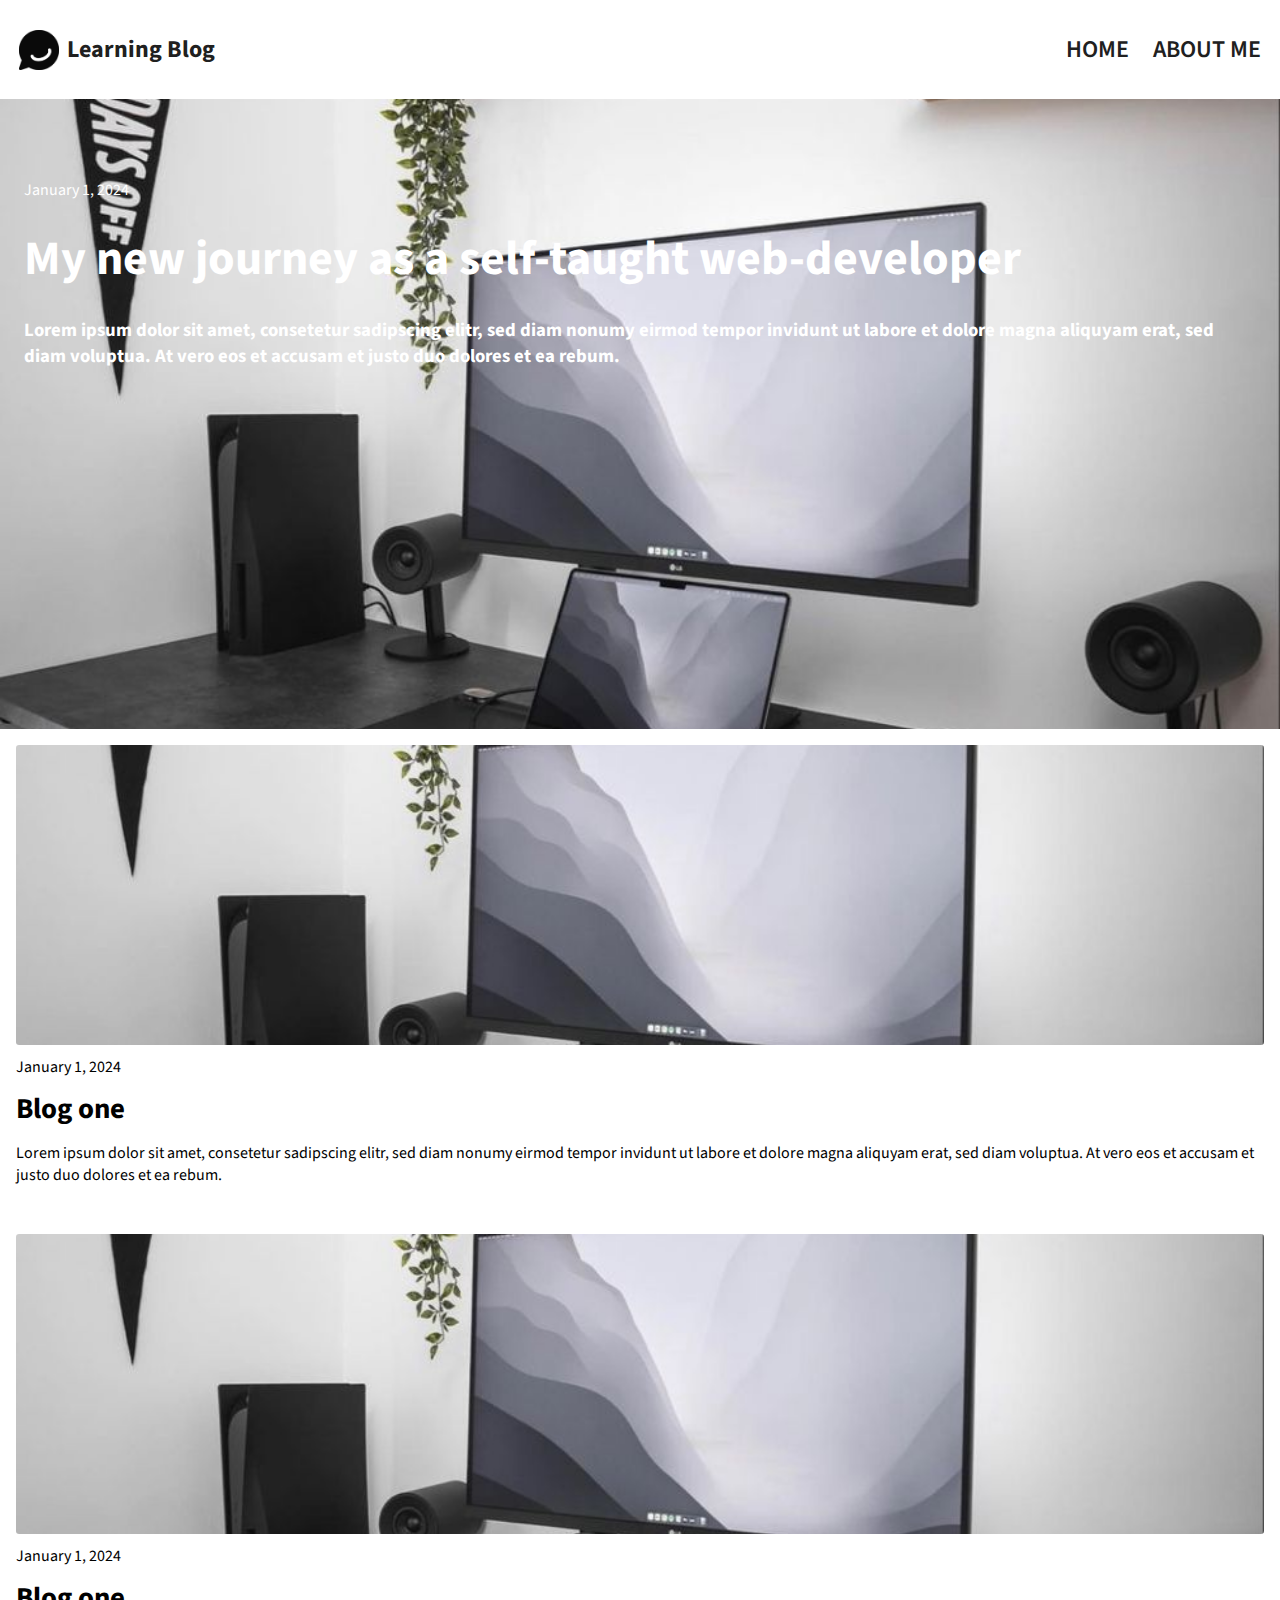
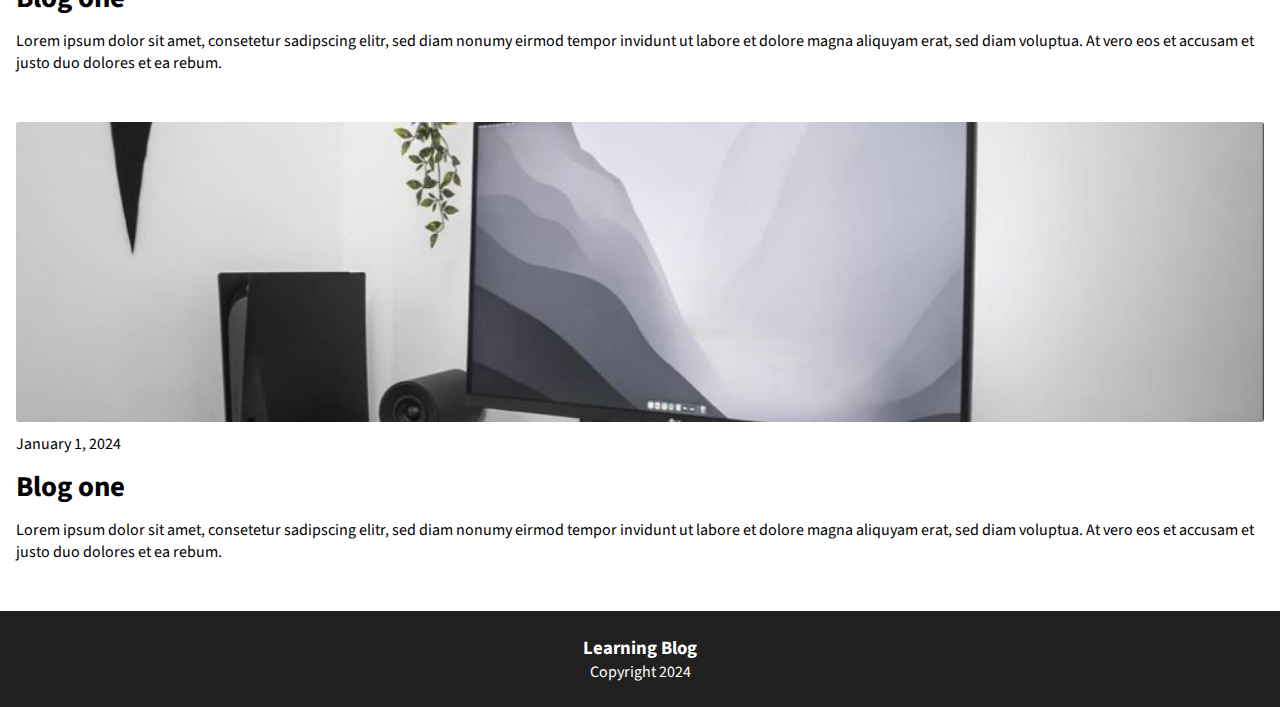
==== index.html @ 4eaf686b "replace pictures and modify articles" ====
<!DOCTYPE html>
<html lang="en">
<head>
      <meta charset="UTF-8">
      <meta name="viewport" content="width=device-width, initial-scale=1.0">
      <title>Learning Blog</title>
      <link rel="stylesheet" href="index.css">

      <!-- Google Fonts -->
      <link rel="preconnect" href="https://fonts.googleapis.com">
      <link rel="preconnect" href="https://fonts.gstatic.com" crossorigin>
      <link href="https://fonts.googleapis.com/css2?family=Source+Sans+3:ital,wght@0,200..900;1,200..900&display=swap" rel="stylesheet">
</head>
<body>
      <header>
            <nav class="flex"> 
                  <div class="nav-title flex">
                        <img src="./images/blog-logo.png" class="logo" alt="page logo">
                        <h3>Learning Blog</h3>
                  </div>
                  <ul class="flex">
                        <li><a href="#">HOME</a></li>
                        <li><a href="#">ABOUT ME</a></li>
                  </ul>
            </nav>
      </header>

      <main>
            <section class="hero">
                  <!-- <img src="images/hero.png" alt="picture of a a study area"> -->
                  <div class="hero-text flex">
                        <p>January 1, 2024</p>
                        <h1>My new journey as a self-taught web-developer</h1>
                        <h3>Lorem ipsum dolor sit amet, consetetur sadipscing elitr, sed diam nonumy eirmod tempor invidunt ut labore et dolore magna aliquyam erat, sed diam voluptua. At vero eos et accusam et justo duo dolores et ea rebum.</h3>
                  </div>
            </section>
                  
            <article class="art-one flex">
                  <img src="images/hero.jpg">
                  <p>January 1, 2024</p>
                  <h1>Blog one</h1>
                  <p>Lorem ipsum dolor sit amet, consetetur sadipscing elitr, sed diam nonumy eirmod tempor invidunt ut labore et dolore magna aliquyam erat, sed diam voluptua. At vero eos et accusam et justo duo dolores et ea rebum.</p>
            </article>

            <article class="art-two flex">
                  <img src="images/hero.jpg">
                  <p>January 1, 2024</p>
                  <h1>Blog one</h1>
                  <p>Lorem ipsum dolor sit amet, consetetur sadipscing elitr, sed diam nonumy eirmod tempor invidunt ut labore et dolore magna aliquyam erat, sed diam voluptua. At vero eos et accusam et justo duo dolores et ea rebum.</p>
            </article>

            <article class="art-three flex">
                  <img src="images/hero.jpg">
                  <p>January 1, 2024</p>
                  <h1>Blog one</h1>
                  <p>Lorem ipsum dolor sit amet, consetetur sadipscing elitr, sed diam nonumy eirmod tempor invidunt ut labore et dolore magna aliquyam erat, sed diam voluptua. At vero eos et accusam et justo duo dolores et ea rebum.</p>
            </article>
      </main>

      <footer class="flex">
            <h3>Learning Blog</h3>
            <p>Copyright 2024</p>
      </footer>
      <script src="index.js"></script>
</body>
</html>
---- index.css ----
body, html{
      margin: 0;
      font-family: 'Source Sans 3', 'Arial';
      height: 100vh;
      max-width: 100vw;
}


/* Typography */

h1{
      font-size: 3rem;
}

article h1{
      font-size: 1.8rem;
}


/* Layout */

/* Navigation */
nav{
      min-height: 5vh;
      max-width: 100vw;
      justify-content: space-between;
      align-items: center;
      padding: 0.5em 1.2em;
      color: #202020;
}

.nav-title{
      gap: 0.5em;
      align-items: center;
}

.nav-title h3,
ul{
      font-size: 1.5rem;
}

.logo{
      width: 40px;
      height: 40px;
}

ul{
      list-style-type: none;
      padding: 0;
      gap: 1em;
      font-weight: 600;
}

a{
      text-decoration: none;
      color: inherit;
}


/* Hero */
.hero{
      height: 70vh;
      background-size: cover;
      background-position: center;
      background-image: url("images/hero.jpg");
      overflow: hidden;
}

.hero img{
      height: 100vh;
      width: 100vw;
      object-fit: cover;
      object-position: top;
}

.hero-text{
      color: white;
      max-height: 100%;
      position: absolute;
      margin: 5em 1.5em;
      text-shadow: #202020;
      flex-direction: column;
      gap: 1.5em;
}

 h1, h3, p{
      margin: 0;
}


/* Main */
article{
      margin: 1em 1em 3em 1em;
      max-height: 650px;
      flex-direction: column;
      gap: 0.7em;
}

article img{
      height: 300px;
      width: 100%;
      object-fit: cover;
      border-radius: 0.2em;
}


/* Footer */

footer{
      flex-direction: column;
      color: white;
      background-color: #202020;
      justify-content: center;
      align-items: center;
      padding: 1.5em;
}

/* Media Queries */

/* Utilities */
.flex{
      display: flex;
}

.grid{
      display: grid;
}

.border{
      border: 1px solid red;
}
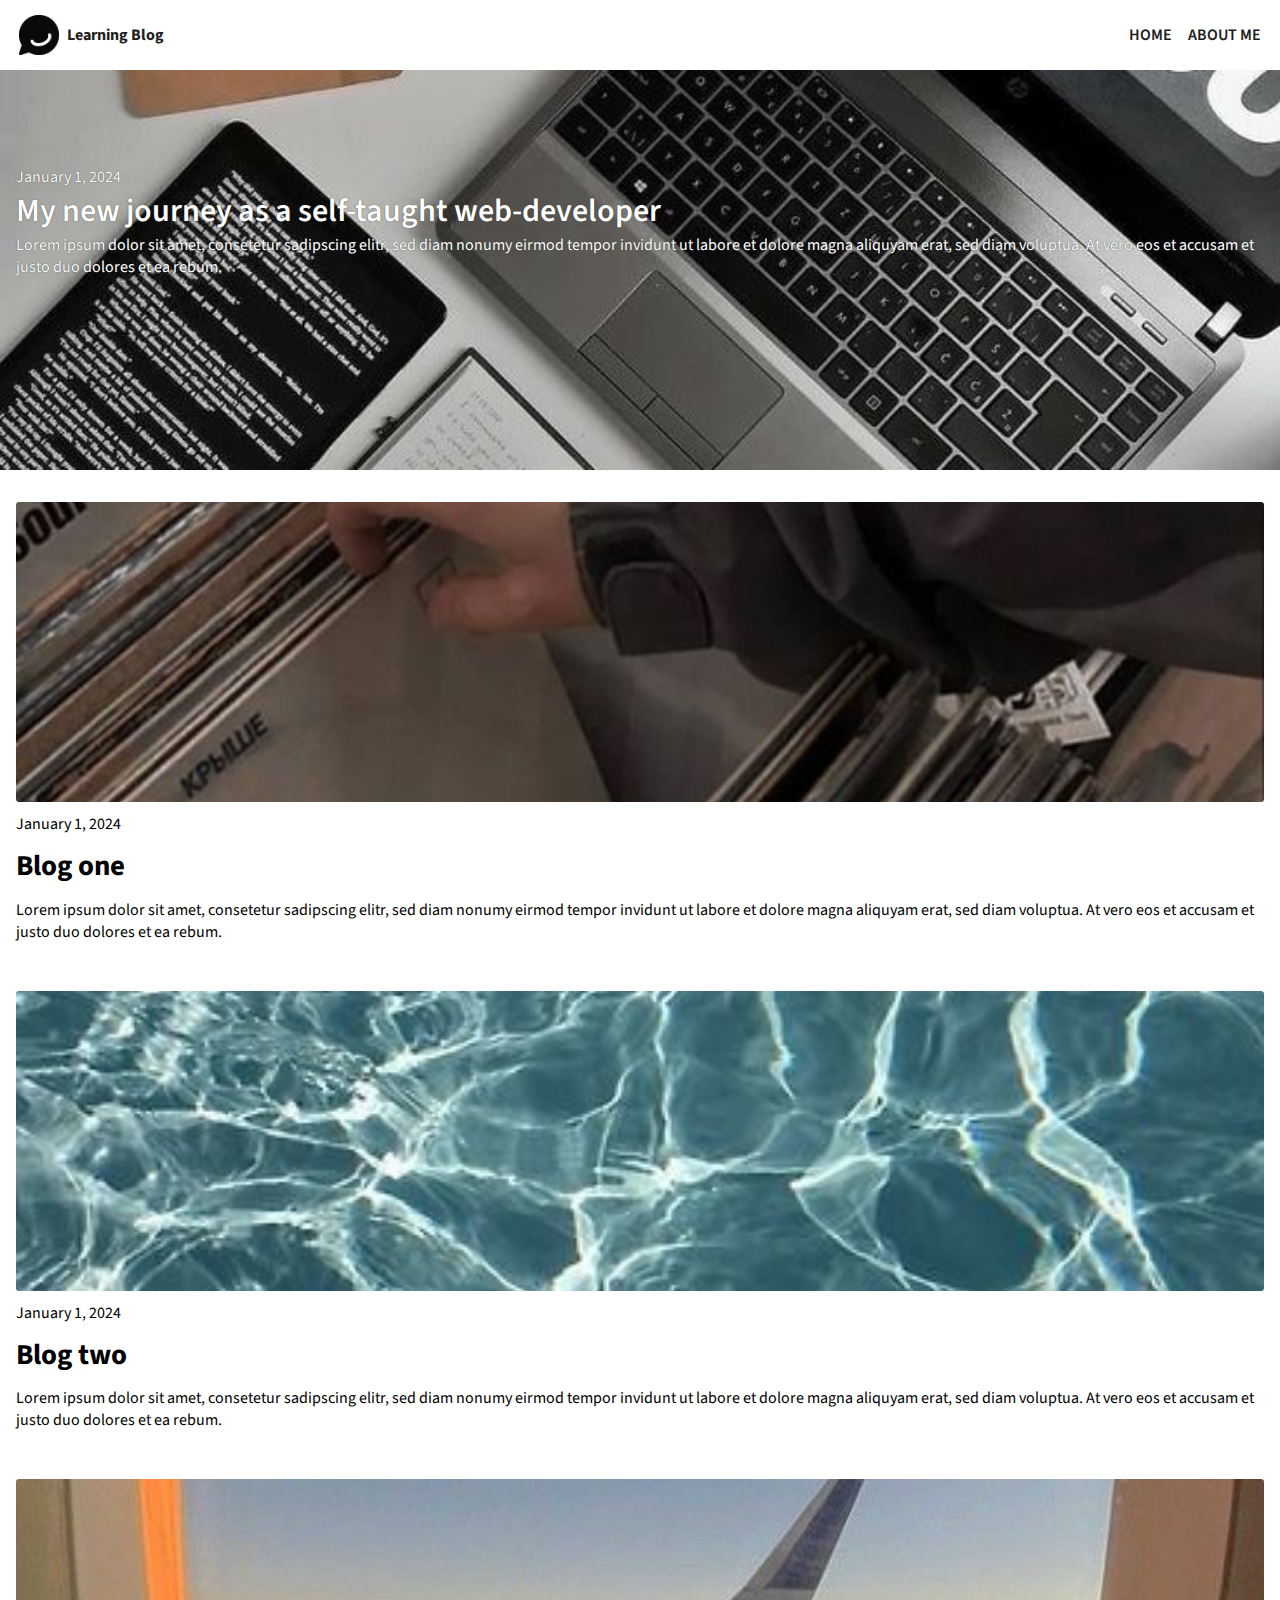
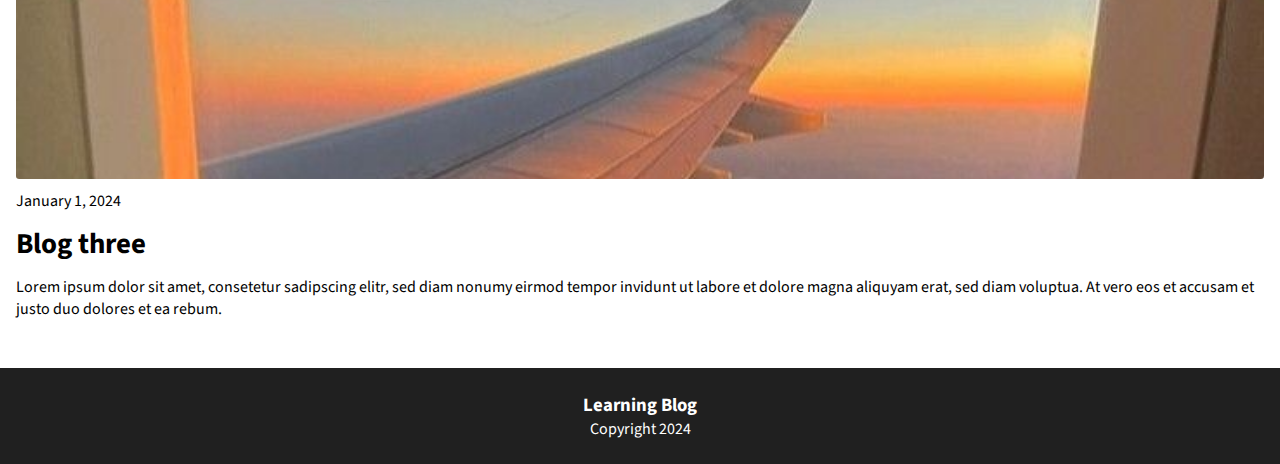
==== commit 52d1913d: "add about page" ====
--- a/index.html
+++ b/index.html
@@ -20,39 +20,37 @@
                   </div>
                   <ul class="flex">
                         <li><a href="#">HOME</a></li>
-                        <li><a href="#">ABOUT ME</a></li>
+                        <li><a href="./about.html">ABOUT ME</a></li>
                   </ul>
             </nav>
       </header>
 
       <main>
-            <section class="hero">
-                  <!-- <img src="images/hero.png" alt="picture of a a study area"> -->
-                  <div class="hero-text flex">
+            <section class="hero flex bg-img">
+                
                         <p>January 1, 2024</p>
-                        <h1>My new journey as a self-taught web-developer</h1>
-                        <h3>Lorem ipsum dolor sit amet, consetetur sadipscing elitr, sed diam nonumy eirmod tempor invidunt ut labore et dolore magna aliquyam erat, sed diam voluptua. At vero eos et accusam et justo duo dolores et ea rebum.</h3>
-                  </div>
+                        <a class="hero-link" href="/journey.html">My new journey as a self-taught web-developer</a>
+                        <p>Lorem ipsum dolor sit amet, consetetur sadipscing elitr, sed diam nonumy eirmod tempor invidunt ut labore et dolore magna aliquyam erat, sed diam voluptua. At vero eos et accusam et justo duo dolores et ea rebum.</p>
             </section>
                   
             <article class="art-one flex">
-                  <img src="images/hero.jpg">
+                  <img src="images/blog-1.jpg">
                   <p>January 1, 2024</p>
                   <h1>Blog one</h1>
                   <p>Lorem ipsum dolor sit amet, consetetur sadipscing elitr, sed diam nonumy eirmod tempor invidunt ut labore et dolore magna aliquyam erat, sed diam voluptua. At vero eos et accusam et justo duo dolores et ea rebum.</p>
             </article>
 
             <article class="art-two flex">
-                  <img src="images/hero.jpg">
+                  <img src="images/blog-2.jpg">
                   <p>January 1, 2024</p>
-                  <h1>Blog one</h1>
+                  <h1>Blog two</h1>
                   <p>Lorem ipsum dolor sit amet, consetetur sadipscing elitr, sed diam nonumy eirmod tempor invidunt ut labore et dolore magna aliquyam erat, sed diam voluptua. At vero eos et accusam et justo duo dolores et ea rebum.</p>
             </article>
 
             <article class="art-three flex">
-                  <img src="images/hero.jpg">
+                  <img src="images/blog-3.jpg">
                   <p>January 1, 2024</p>
-                  <h1>Blog one</h1>
+                  <h1>Blog three</h1>
                   <p>Lorem ipsum dolor sit amet, consetetur sadipscing elitr, sed diam nonumy eirmod tempor invidunt ut labore et dolore magna aliquyam erat, sed diam voluptua. At vero eos et accusam et justo duo dolores et ea rebum.</p>
             </article>
       </main>
--- a/index.css
+++ b/index.css
@@ -5,11 +5,23 @@
       max-width: 100vw;
 }
 
+*, *::before, *::after{
+      box-sizing: border-box;
+}
 
 /* Typography */
 
-h1{
-      font-size: 3rem;
+h1, h3, p{
+      margin: 0;
+}
+
+.hero h1{
+      font-size: 2rem;
+}
+
+.hero p{
+      font-size: 1rem ;
+      text-shadow: 0 0 1px #202020;
 }
 
 article h1{
@@ -36,7 +48,7 @@
 
 .nav-title h3,
 ul{
-      font-size: 1.5rem;
+      font-size: 1rem;
 }
 
 .logo{
@@ -59,11 +71,32 @@
 
 /* Hero */
 .hero{
-      height: 70vh;
+      
+      height: 400px;
+      padding: 6em 1em 1em 1em;
+      flex-direction: column;
+      color: white;
+      overflow: hidden;
+      margin-bottom: 2em;
+      
+}
+
+.bg-img{
+      background-image: url("images/hero.jpg");
       background-size: cover;
       background-position: center;
-      background-image: url("images/hero.jpg");
-      overflow: hidden;
+}
+
+.hero-link{
+      border: none;
+      font-family: inherit;
+      color: white;
+      font-size: 2rem;
+      font-weight: 600;
+      text-shadow: 0 0 1px #202020; 
+      text-align: start;
+      cursor: pointer;
+      padding: 0;
 }
 
 .hero img{
@@ -73,19 +106,56 @@
       object-position: top;
 }
 
-.hero-text{
-      color: white;
-      max-height: 100%;
-      position: absolute;
-      margin: 5em 1.5em;
-      text-shadow: #202020;
-      flex-direction: column;
-      gap: 1.5em;
-}
-
- h1, h3, p{
-      margin: 0;
-}
+
+/* hero-ext */
+
+.hero-ext{
+      padding: 1em 1.5em;
+      gap: 2em;
+      align-items: center;
+}
+
+.hero-ext > :last-child{
+     margin-top: 0.6em;
+}
+
+.hero-ext-txt p{
+      text-shadow: none;
+}
+
+.hero-ext img{
+      max-width: 100%;
+      max-height: 300px;
+}
+
+.hero-ext button{
+      text-shadow: none;
+}
+
+.hero-ext p,
+.hero-ext h1{
+ color:#202020;
+}
+
+.hero-ext .hero-btn{
+      background-color: transparent;
+      border: none;
+      font-family: inherit;
+      color: #202020;
+      font-size: 2rem;
+      font-weight: 600;
+      text-align: start;
+      cursor: pointer;
+      padding: 0;
+      margin: 0.5em 0;
+}
+
+.hero-ext .headline{
+      font-size: 1.2em;
+      font-weight: 600;
+      margin-bottom: 1em;
+}
+
 
 
 /* Main */
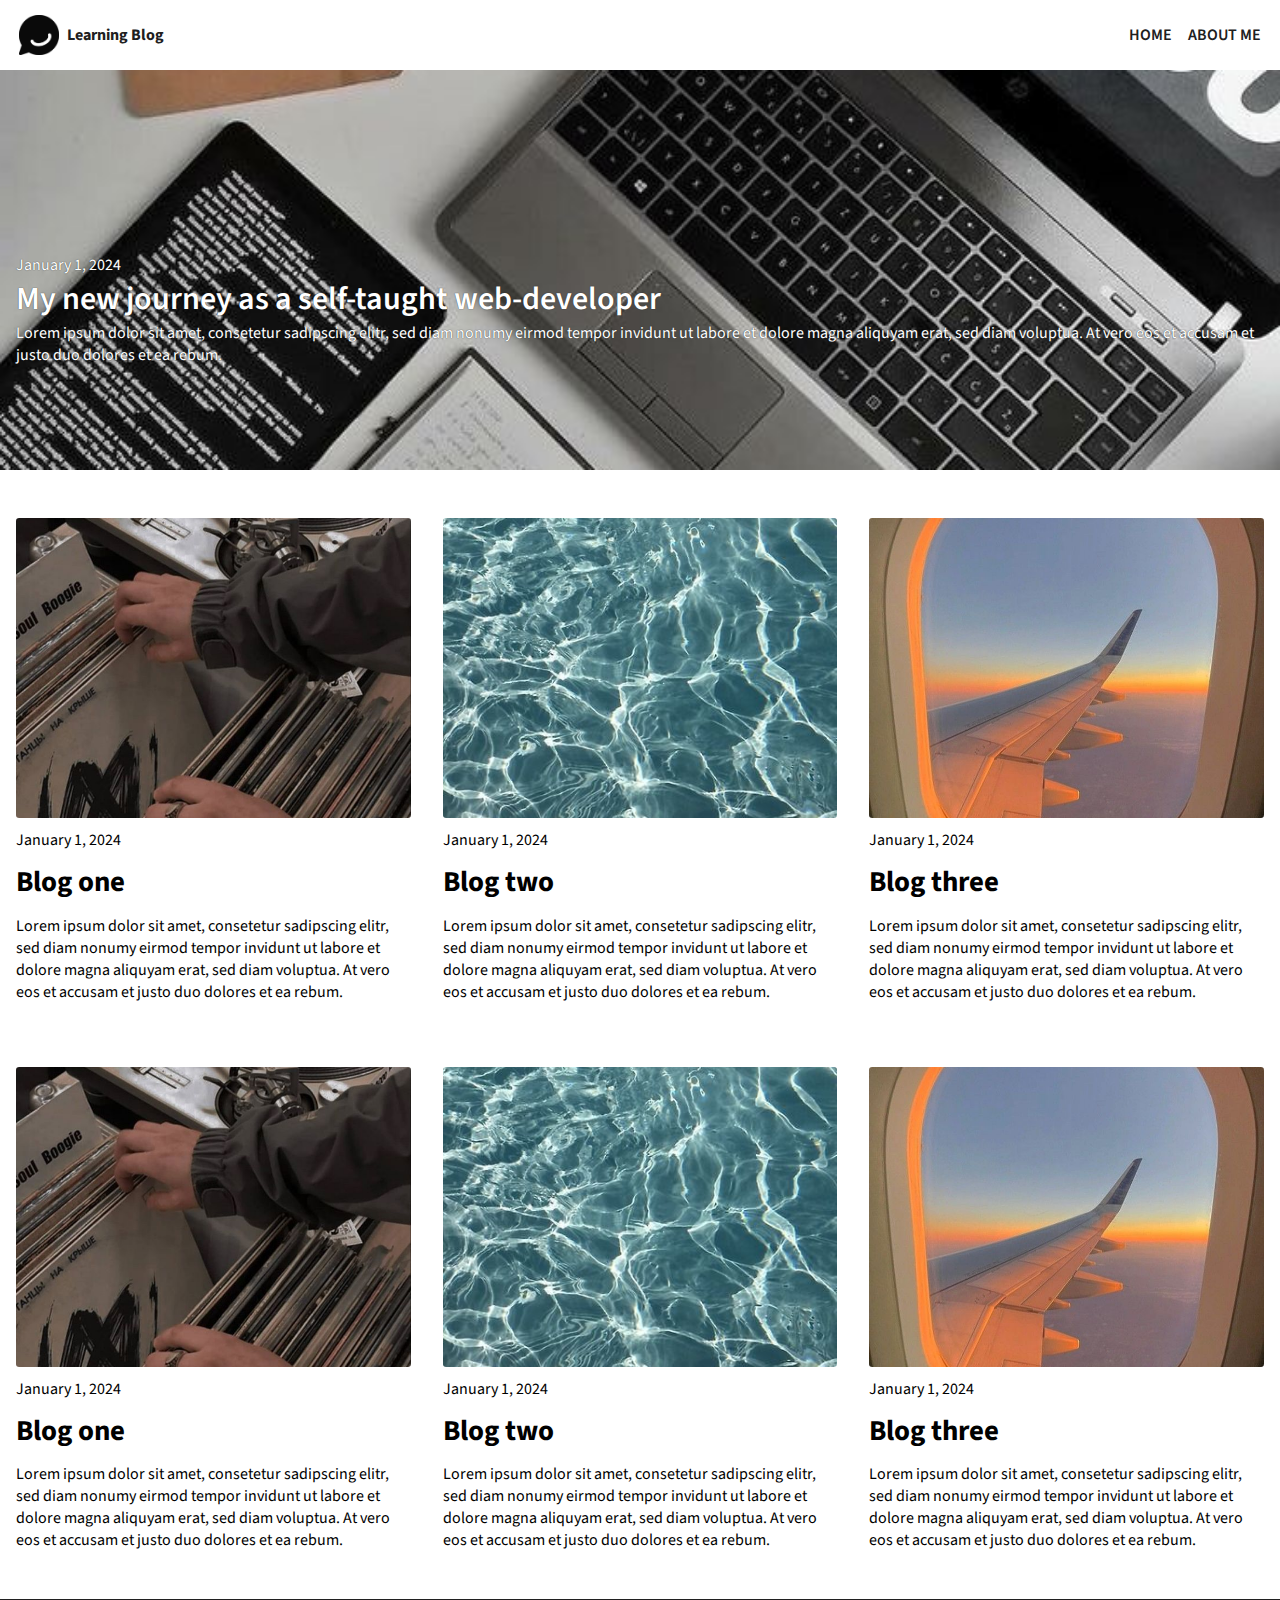
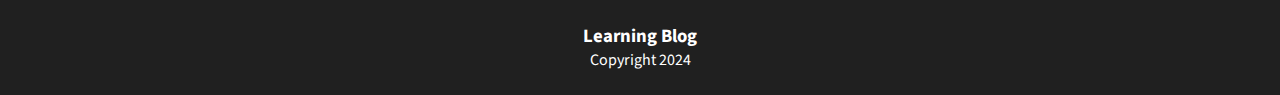
==== commit cd7e803b: "apply grids" ====
--- a/index.html
+++ b/index.html
@@ -32,27 +32,50 @@
                         <a class="hero-link" href="/journey.html">My new journey as a self-taught web-developer</a>
                         <p>Lorem ipsum dolor sit amet, consetetur sadipscing elitr, sed diam nonumy eirmod tempor invidunt ut labore et dolore magna aliquyam erat, sed diam voluptua. At vero eos et accusam et justo duo dolores et ea rebum.</p>
             </section>
-                  
-            <article class="art-one flex">
-                  <img src="images/blog-1.jpg">
-                  <p>January 1, 2024</p>
-                  <h1>Blog one</h1>
-                  <p>Lorem ipsum dolor sit amet, consetetur sadipscing elitr, sed diam nonumy eirmod tempor invidunt ut labore et dolore magna aliquyam erat, sed diam voluptua. At vero eos et accusam et justo duo dolores et ea rebum.</p>
-            </article>
+            
+            <section class="article-container">
+                  <article class="article flex">
+                        <img src="images/blog-1.jpg">
+                        <p>January 1, 2024</p>
+                        <h1>Blog one</h1>
+                        <p>Lorem ipsum dolor sit amet, consetetur sadipscing elitr, sed diam nonumy eirmod tempor invidunt ut labore et dolore magna aliquyam erat, sed diam voluptua. At vero eos et accusam et justo duo dolores et ea rebum.</p>
+                  </article>
 
-            <article class="art-two flex">
-                  <img src="images/blog-2.jpg">
-                  <p>January 1, 2024</p>
-                  <h1>Blog two</h1>
-                  <p>Lorem ipsum dolor sit amet, consetetur sadipscing elitr, sed diam nonumy eirmod tempor invidunt ut labore et dolore magna aliquyam erat, sed diam voluptua. At vero eos et accusam et justo duo dolores et ea rebum.</p>
-            </article>
+                  <article class="article flex">
+                        <img src="images/blog-2.jpg">
+                        <p>January 1, 2024</p>
+                        <h1>Blog two</h1>
+                        <p>Lorem ipsum dolor sit amet, consetetur sadipscing elitr, sed diam nonumy eirmod tempor invidunt ut labore et dolore magna aliquyam erat, sed diam voluptua. At vero eos et accusam et justo duo dolores et ea rebum.</p>
+                  </article>
 
-            <article class="art-three flex">
-                  <img src="images/blog-3.jpg">
-                  <p>January 1, 2024</p>
-                  <h1>Blog three</h1>
-                  <p>Lorem ipsum dolor sit amet, consetetur sadipscing elitr, sed diam nonumy eirmod tempor invidunt ut labore et dolore magna aliquyam erat, sed diam voluptua. At vero eos et accusam et justo duo dolores et ea rebum.</p>
-            </article>
+                  <article class="article flex">
+                        <img src="images/blog-3.jpg">
+                        <p>January 1, 2024</p>
+                        <h1>Blog three</h1>
+                        <p>Lorem ipsum dolor sit amet, consetetur sadipscing elitr, sed diam nonumy eirmod tempor invidunt ut labore et dolore magna aliquyam erat, sed diam voluptua. At vero eos et accusam et justo duo dolores et ea rebum.</p>
+                  </article>
+
+                  <article class="article flex">
+                        <img src="images/blog-1.jpg">
+                        <p>January 1, 2024</p>
+                        <h1>Blog one</h1>
+                        <p>Lorem ipsum dolor sit amet, consetetur sadipscing elitr, sed diam nonumy eirmod tempor invidunt ut labore et dolore magna aliquyam erat, sed diam voluptua. At vero eos et accusam et justo duo dolores et ea rebum.</p>
+                  </article>
+
+                  <article class="article flex">
+                        <img src="images/blog-2.jpg">
+                        <p>January 1, 2024</p>
+                        <h1>Blog two</h1>
+                        <p>Lorem ipsum dolor sit amet, consetetur sadipscing elitr, sed diam nonumy eirmod tempor invidunt ut labore et dolore magna aliquyam erat, sed diam voluptua. At vero eos et accusam et justo duo dolores et ea rebum.</p>
+                  </article>
+
+                  <article class="article flex">
+                        <img src="images/blog-3.jpg">
+                        <p>January 1, 2024</p>
+                        <h1>Blog three</h1>
+                        <p>Lorem ipsum dolor sit amet, consetetur sadipscing elitr, sed diam nonumy eirmod tempor invidunt ut labore et dolore magna aliquyam erat, sed diam voluptua. At vero eos et accusam et justo duo dolores et ea rebum.</p>
+                  </article>
+            </section>
       </main>
 
       <footer class="flex">
--- a/index.css
+++ b/index.css
@@ -71,15 +71,19 @@
 
 /* Hero */
 .hero{
-      
+
       height: 400px;
+      max-width: 100%;
+      min-width: 370px;
       padding: 6em 1em 1em 1em;
       flex-direction: column;
+      justify-content: center;
       color: white;
       overflow: hidden;
-      margin-bottom: 2em;
+      margin: 0 auto 2em;
       
 }
+
 
 .bg-img{
       background-image: url("images/hero.jpg");
@@ -93,7 +97,7 @@
       color: white;
       font-size: 2rem;
       font-weight: 600;
-      text-shadow: 0 0 1px #202020; 
+      text-shadow: 0 0 1px #202020;
       text-align: start;
       cursor: pointer;
       padding: 0;
@@ -107,61 +111,12 @@
 }
 
 
-/* hero-ext */
-
-.hero-ext{
-      padding: 1em 1.5em;
-      gap: 2em;
-      align-items: center;
-}
-
-.hero-ext > :last-child{
-     margin-top: 0.6em;
-}
-
-.hero-ext-txt p{
-      text-shadow: none;
-}
-
-.hero-ext img{
-      max-width: 100%;
-      max-height: 300px;
-}
-
-.hero-ext button{
-      text-shadow: none;
-}
-
-.hero-ext p,
-.hero-ext h1{
- color:#202020;
-}
-
-.hero-ext .hero-btn{
-      background-color: transparent;
-      border: none;
-      font-family: inherit;
-      color: #202020;
-      font-size: 2rem;
-      font-weight: 600;
-      text-align: start;
-      cursor: pointer;
-      padding: 0;
-      margin: 0.5em 0;
-}
-
-.hero-ext .headline{
-      font-size: 1.2em;
-      font-weight: 600;
-      margin-bottom: 1em;
-}
-
-
-
 /* Main */
 article{
       margin: 1em 1em 3em 1em;
       max-height: 650px;
+      max-width: 650px;
+      min-width: 300px;
       flex-direction: column;
       gap: 0.7em;
 }
@@ -172,7 +127,6 @@
       object-fit: cover;
       border-radius: 0.2em;
 }
-
 
 /* Footer */
 
@@ -187,6 +141,23 @@
 
 /* Media Queries */
 
+
+@media(min-width: 650px){
+      .article-container{
+            display: grid;
+            grid-template-columns: 1fr 1fr;
+      }
+}
+
+@media(min-width: 1200px){
+      .article-container{
+            display: grid;
+            grid-template-columns: 1fr 1fr 1fr;
+      }
+}
+
+
+
 /* Utilities */
 .flex{
       display: flex;
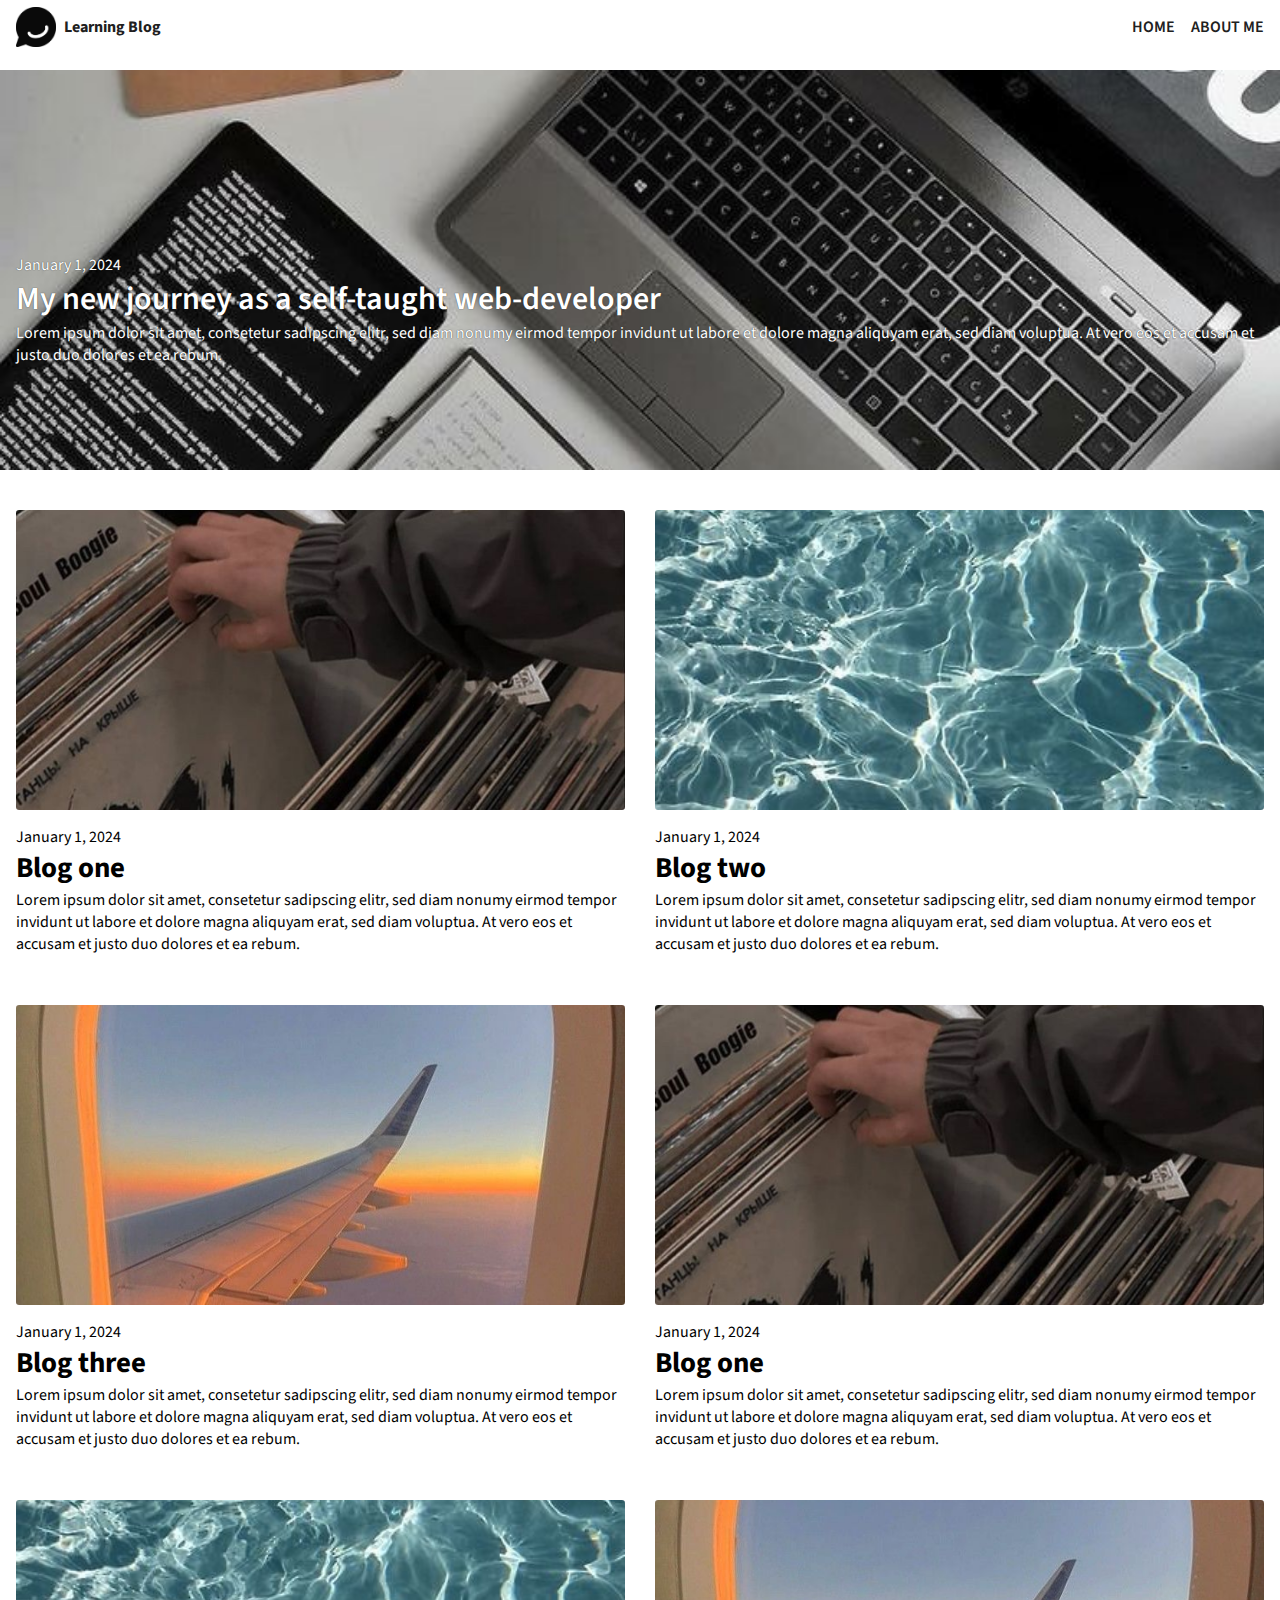
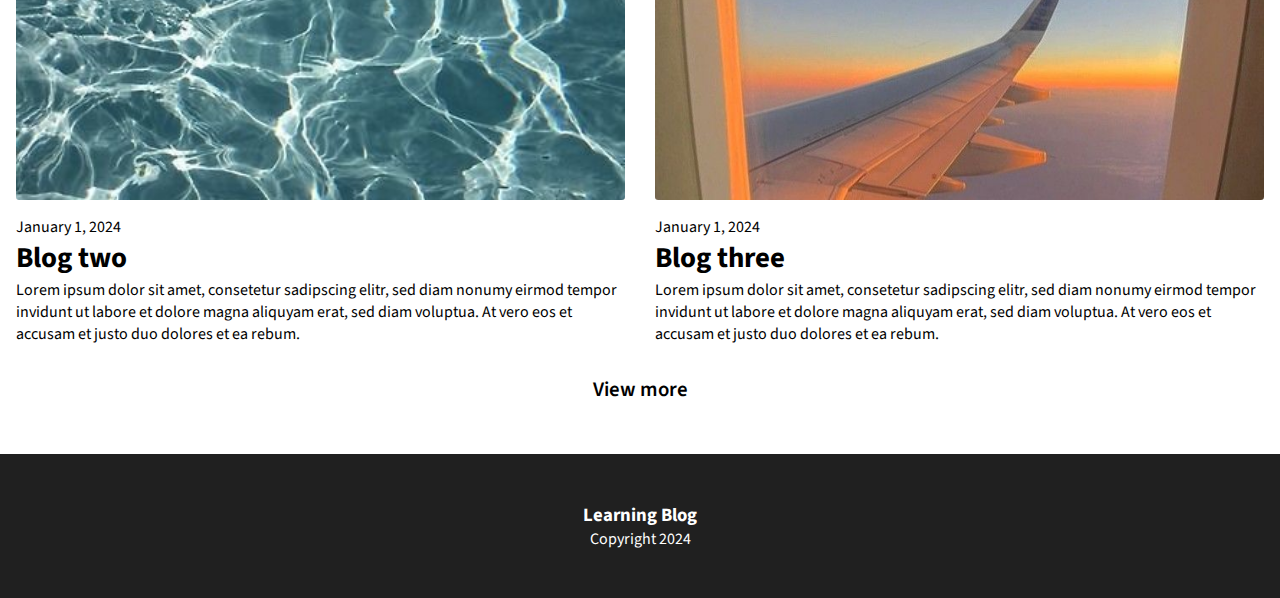
==== commit 1048e5a1: "fix grid composition and add view more button" ====
--- a/index.html
+++ b/index.html
@@ -13,7 +13,7 @@
 </head>
 <body>
       <header>
-            <nav class="flex"> 
+            <nav class="nav-container flex"> 
                   <div class="nav-title flex">
                         <img src="./images/blog-logo.png" class="logo" alt="page logo">
                         <h3>Learning Blog</h3>
@@ -76,6 +76,7 @@
                         <p>Lorem ipsum dolor sit amet, consetetur sadipscing elitr, sed diam nonumy eirmod tempor invidunt ut labore et dolore magna aliquyam erat, sed diam voluptua. At vero eos et accusam et justo duo dolores et ea rebum.</p>
                   </article>
             </section>
+            <button class="view-btn">View more</button>
       </main>
 
       <footer class="flex">
--- a/index.css
+++ b/index.css
@@ -1,30 +1,35 @@
-body, html{
+body,
+html {
       margin: 0;
       font-family: 'Source Sans 3', 'Arial';
       height: 100vh;
       max-width: 100vw;
-}
-
-*, *::before, *::after{
-      box-sizing: border-box;
+        
+}
+
+*{
+      box-sizing: border-box;  
 }
 
 /* Typography */
 
-h1, h3, p{
+h1,
+h3,
+p {
       margin: 0;
 }
 
-.hero h1{
+
+.hero h1 {
       font-size: 2rem;
 }
 
-.hero p{
-      font-size: 1rem ;
+.hero p {
+      font-size: 1rem;
       text-shadow: 0 0 1px #202020;
 }
 
-article h1{
+article h1 {
       font-size: 1.8rem;
 }
 
@@ -32,66 +37,64 @@
 /* Layout */
 
 /* Navigation */
-nav{
-      min-height: 5vh;
-      max-width: 100vw;
+
+.nav-container {
+      
       justify-content: space-between;
       align-items: center;
-      padding: 0.5em 1.2em;
       color: #202020;
-}
-
-.nav-title{
+      gap: 1em;
+      margin: 0 auto 1em;
+}
+
+.nav-title {
       gap: 0.5em;
       align-items: center;
 }
 
 .nav-title h3,
-ul{
+ul {
       font-size: 1rem;
 }
 
-.logo{
+.logo {
       width: 40px;
       height: 40px;
 }
 
-ul{
+ul {
       list-style-type: none;
       padding: 0;
       gap: 1em;
       font-weight: 600;
 }
 
-a{
+a {
       text-decoration: none;
       color: inherit;
 }
 
 
 /* Hero */
-.hero{
-
-      height: 400px;
-      max-width: 100%;
-      min-width: 370px;
+.hero {
+
+      min-height: 400px;
       padding: 6em 1em 1em 1em;
       flex-direction: column;
       justify-content: center;
       color: white;
       overflow: hidden;
-      margin: 0 auto 2em;
-      
-}
-
-
-.bg-img{
+      margin: 0 auto 2.5em;
+}
+
+
+.bg-img {
       background-image: url("images/hero.jpg");
       background-size: cover;
       background-position: center;
 }
 
-.hero-link{
+.hero-link {
       border: none;
       font-family: inherit;
       color: white;
@@ -103,7 +106,7 @@
       padding: 0;
 }
 
-.hero img{
+.hero img {
       height: 100vh;
       width: 100vw;
       object-fit: cover;
@@ -111,62 +114,212 @@
 }
 
 
+
+/* about-hero */
+
+.about-hero{
+      padding: 1em 1em;
+      gap: 2em;
+      min-width: 450px;
+      flex-direction: column; 
+}
+
+.about-hero h1{
+      font-size: 3rem;
+      margin-bottom: 0.5em;
+}
+
+.about-hero > :last-child{
+     margin-top: 0.6em;
+}
+
+.about-hero-txt{
+      flex-direction: column;
+}
+
+.about-hero-txt p{
+      text-shadow: none;
+    
+}
+
+.about-hero img{
+      width: 100%;
+      border-radius: 50%;
+      max-width: 400px;
+      margin: 1.5em auto;
+
+}
+
+
+.about-hero-sub{
+      margin-bottom: 1.5em;
+}
+
+
+.about-hero .headline{
+      font-size: 1.2em;
+      font-weight: 600;
+      margin:0 auto 1.5em;
+}
+
+
+/* jour-hero */
+
+.jour-hero{
+      gap: 2em;
+      flex-direction: column;
+      padding: 1em 1em;
+}
+
+.jour-hero > :last-child{
+     margin-top: 0.6em;
+}
+
+.jour-hero-txt{
+      flex-direction: column;
+}
+
+.jour-hero-txt p{
+      text-shadow: none;
+    
+}
+
+.jour-hero img{
+      width: 100%;
+      max-width: 1600px;
+      max-height: 450px;
+      object-fit: cover;
+      margin: 1.5em auto;
+
+}
+
+.jour-hero-link{
+      border: none;
+      color: #202020;
+      font-size: 2rem;
+      font-weight: 600;
+      cursor: pointer;
+      padding: 0;
+      margin: 0.5em 0;
+      text-shadow: none;
+}
+
+.jour-hero-sub{
+      margin-bottom: 1.5em;
+}
+
+
+.jour-hero .headline{
+      font-size: 1.2em;
+      font-weight: 600;
+      margin:0 auto 1.5em;
+}
+
+
+
+
 /* Main */
-article{
-      margin: 1em 1em 3em 1em;
-      max-height: 650px;
-      max-width: 650px;
-      min-width: 300px;
-      flex-direction: column;
-      gap: 0.7em;
-}
-
-article img{
+
+.article-container {
+      display: grid;
+      grid-template-columns: repeat(auto-fill, minmax(450px, auto));
+      column-gap: 30px;    
+      row-gap: 50px;
+      margin: 0 auto 1.8em;
+}
+
+article {
+      flex-direction: column;
+}
+
+article img {
       height: 300px;
       width: 100%;
       object-fit: cover;
       border-radius: 0.2em;
-}
+      margin-bottom: 1em;
+}
+
+.view-btn{
+      margin: 0 auto;
+      display: block;
+      font-family: inherit;
+      background-color: transparent;
+      border: none;
+      font-size: 1.3em;
+      font-weight: 600;
+      cursor: pointer;
+}
+
 
 /* Footer */
 
-footer{
+footer {
       flex-direction: column;
       color: white;
       background-color: #202020;
       justify-content: center;
       align-items: center;
-      padding: 1.5em;
+      padding: 3em;
+      margin-top: 3.1rem;
+      min-width: 450px;
 }
 
 /* Media Queries */
 
-
-@media(min-width: 650px){
-      .article-container{
+@media(max-width: 480px){
+
+      .article-container {
             display: grid;
-            grid-template-columns: 1fr 1fr;
+            grid-template-columns: 1fr;
+            row-gap: 50px;
       }
 }
 
-@media(min-width: 1200px){
-      .article-container{
-            display: grid;
-            grid-template-columns: 1fr 1fr 1fr;
-      }
-}
-
-
 
 /* Utilities */
-.flex{
+
+.nav-container,
+.article-container{
+      padding: 0 1em;
+}
+
+
+.nav-container,
+main,
+.hero,
+.jour-hero,
+.about-hero,
+.article-container{
+      min-width: 450px;
+
+}
+
+main,
+.about-hero,
+.jour-hero,
+.view-btn{
+      margin: 0 auto;
+} 
+
+
+.nav-container,
+.jour-hero,
+.about-hero,
+.hero,
+.article-container{
+      max-width: 1600px;
+}
+
+
+.flex {
       display: flex;
 }
 
-.grid{
+.grid {
       display: grid;
 }
 
-.border{
+.border {
       border: 1px solid red;
 }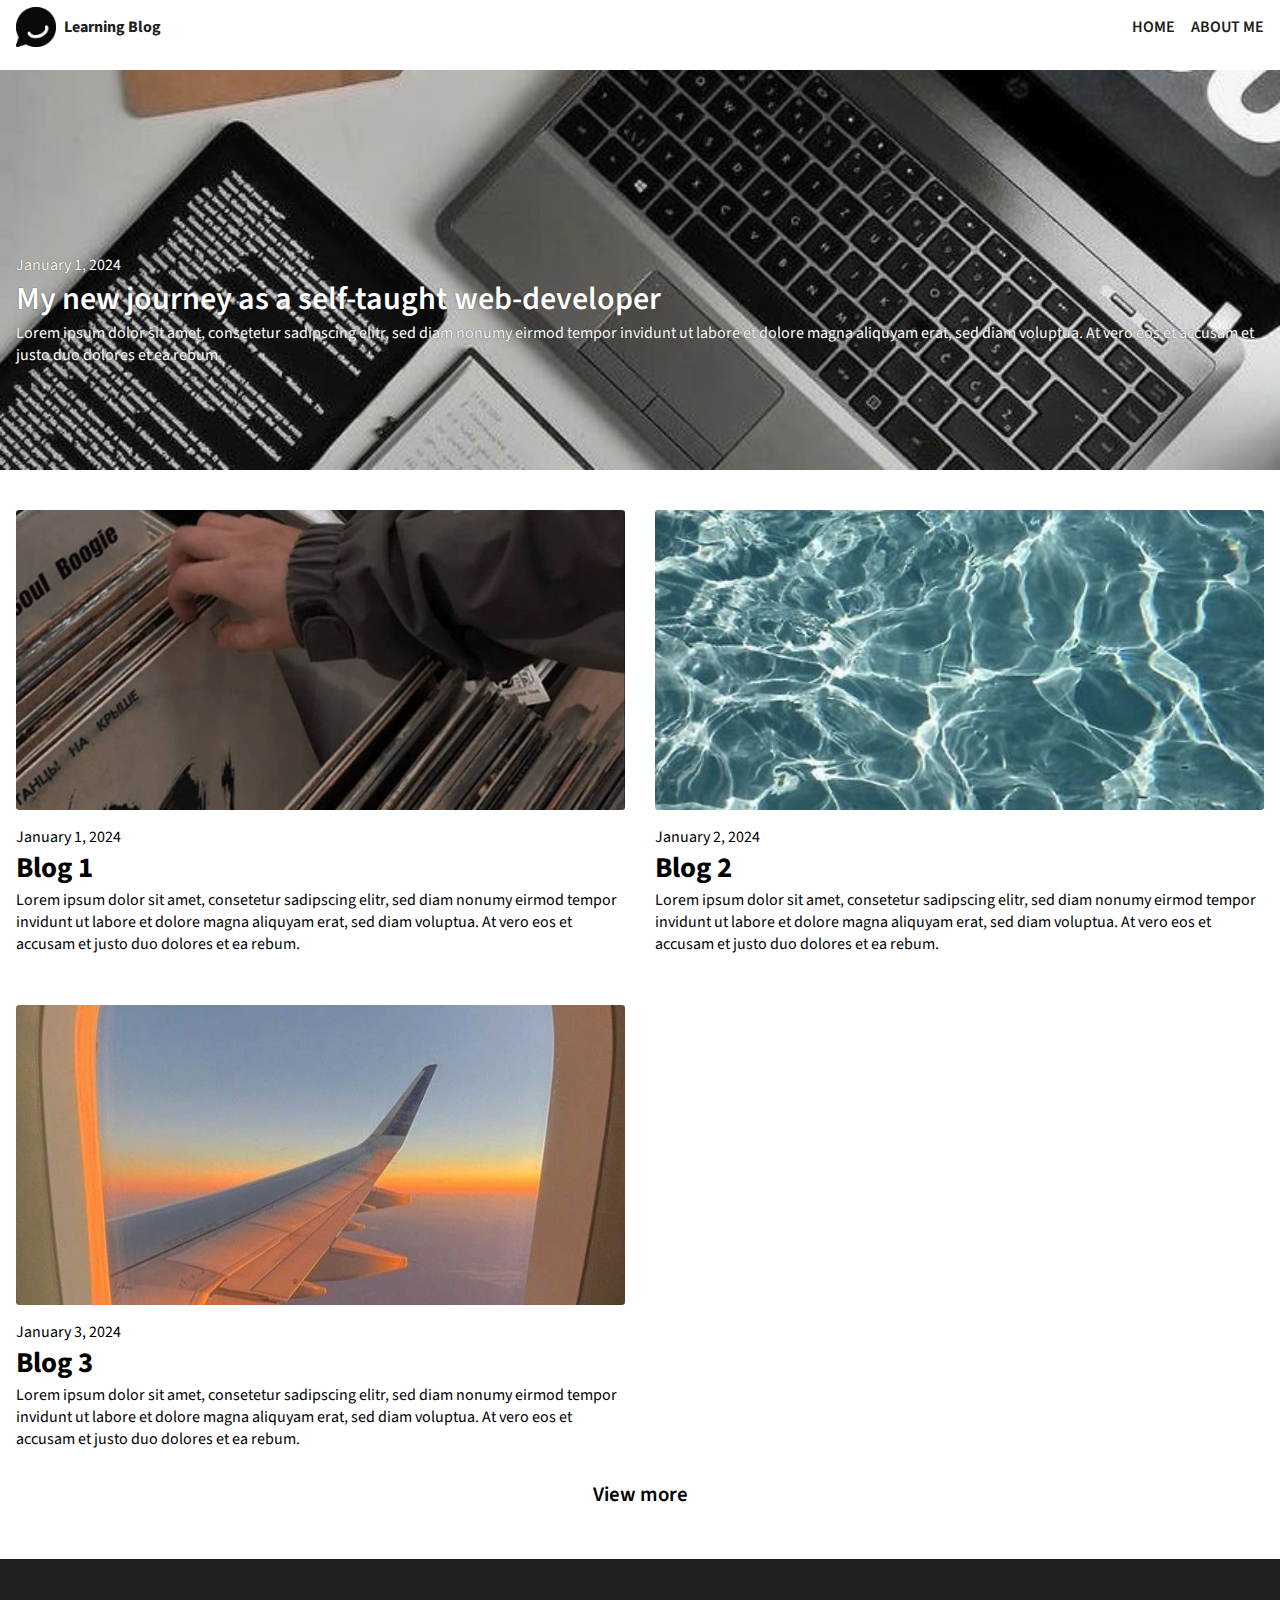
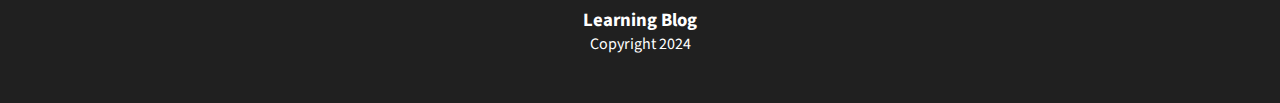
==== commit 04e5a95c: "add view more and view less function" ====
--- a/index.html
+++ b/index.html
@@ -34,48 +34,8 @@
             </section>
             
             <section class="article-container">
-                  <article class="article flex">
-                        <img src="images/blog-1.jpg">
-                        <p>January 1, 2024</p>
-                        <h1>Blog one</h1>
-                        <p>Lorem ipsum dolor sit amet, consetetur sadipscing elitr, sed diam nonumy eirmod tempor invidunt ut labore et dolore magna aliquyam erat, sed diam voluptua. At vero eos et accusam et justo duo dolores et ea rebum.</p>
-                  </article>
-
-                  <article class="article flex">
-                        <img src="images/blog-2.jpg">
-                        <p>January 1, 2024</p>
-                        <h1>Blog two</h1>
-                        <p>Lorem ipsum dolor sit amet, consetetur sadipscing elitr, sed diam nonumy eirmod tempor invidunt ut labore et dolore magna aliquyam erat, sed diam voluptua. At vero eos et accusam et justo duo dolores et ea rebum.</p>
-                  </article>
-
-                  <article class="article flex">
-                        <img src="images/blog-3.jpg">
-                        <p>January 1, 2024</p>
-                        <h1>Blog three</h1>
-                        <p>Lorem ipsum dolor sit amet, consetetur sadipscing elitr, sed diam nonumy eirmod tempor invidunt ut labore et dolore magna aliquyam erat, sed diam voluptua. At vero eos et accusam et justo duo dolores et ea rebum.</p>
-                  </article>
-
-                  <article class="article flex">
-                        <img src="images/blog-1.jpg">
-                        <p>January 1, 2024</p>
-                        <h1>Blog one</h1>
-                        <p>Lorem ipsum dolor sit amet, consetetur sadipscing elitr, sed diam nonumy eirmod tempor invidunt ut labore et dolore magna aliquyam erat, sed diam voluptua. At vero eos et accusam et justo duo dolores et ea rebum.</p>
-                  </article>
-
-                  <article class="article flex">
-                        <img src="images/blog-2.jpg">
-                        <p>January 1, 2024</p>
-                        <h1>Blog two</h1>
-                        <p>Lorem ipsum dolor sit amet, consetetur sadipscing elitr, sed diam nonumy eirmod tempor invidunt ut labore et dolore magna aliquyam erat, sed diam voluptua. At vero eos et accusam et justo duo dolores et ea rebum.</p>
-                  </article>
-
-                  <article class="article flex">
-                        <img src="images/blog-3.jpg">
-                        <p>January 1, 2024</p>
-                        <h1>Blog three</h1>
-                        <p>Lorem ipsum dolor sit amet, consetetur sadipscing elitr, sed diam nonumy eirmod tempor invidunt ut labore et dolore magna aliquyam erat, sed diam voluptua. At vero eos et accusam et justo duo dolores et ea rebum.</p>
-                  </article>
             </section>
+            
             <button class="view-btn">View more</button>
       </main>
 
@@ -83,6 +43,6 @@
             <h3>Learning Blog</h3>
             <p>Copyright 2024</p>
       </footer>
-      <script src="index.js"></script>
+      <script src="index.js" type="module"></script>
 </body>
 </html>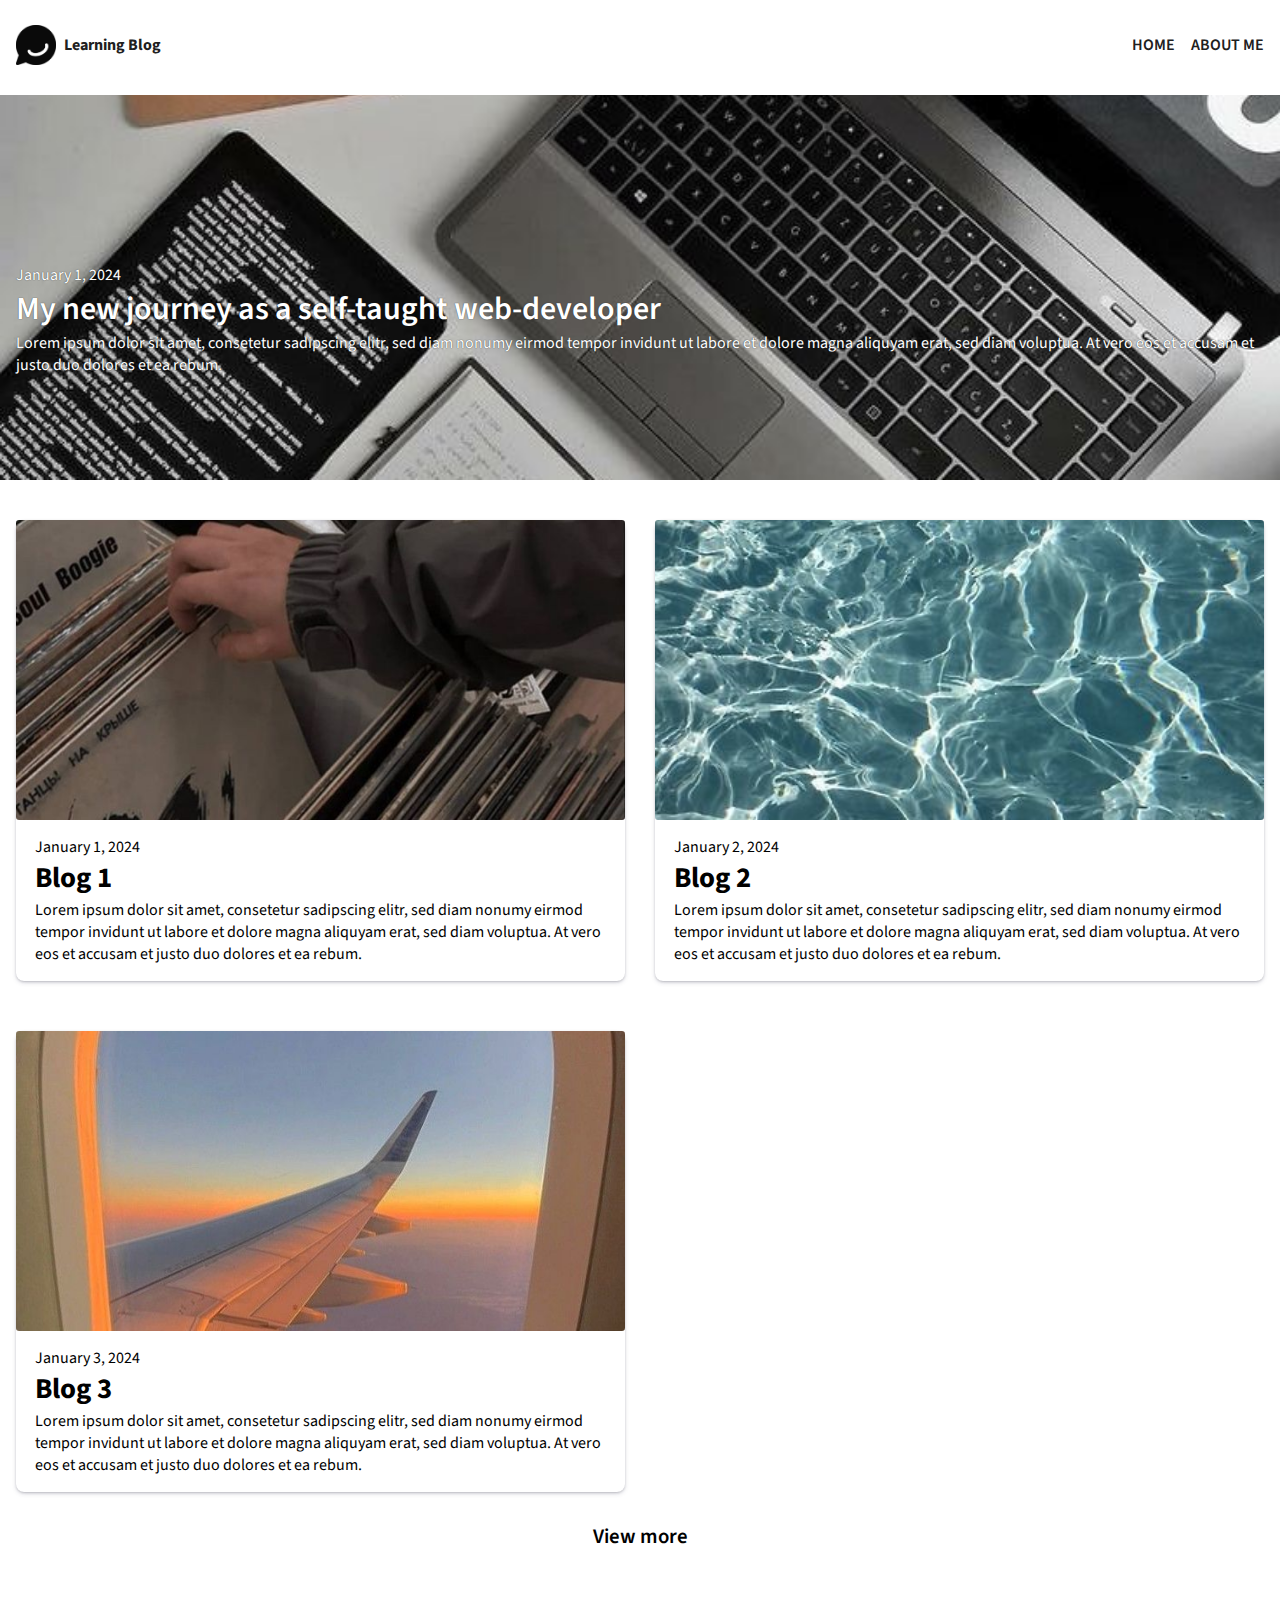
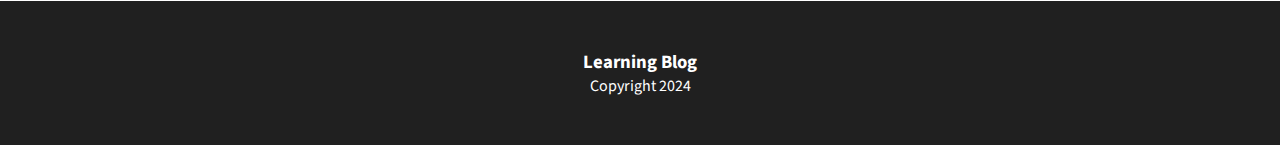
==== commit ed85d7bd: "add animations on blogs" ====
--- a/index.html
+++ b/index.html
@@ -43,6 +43,8 @@
             <h3>Learning Blog</h3>
             <p>Copyright 2024</p>
       </footer>
+
+      
       <script src="index.js" type="module"></script>
 </body>
 </html>--- a/index.css
+++ b/index.css
@@ -4,8 +4,10 @@
       font-family: 'Source Sans 3', 'Arial';
       height: 100vh;
       max-width: 100vw;
-        
-}
+      position: relative;
+      
+}
+
 
 *{
       box-sizing: border-box;  
@@ -38,13 +40,19 @@
 
 /* Navigation */
 
+
 .nav-container {
-      
+      position: fixed;
+      z-index: 999;
+      right: 50%;
+      left: 50%;
+      transform: translate(-50%, -85%);
+      width: 100%; 
+      height: 100px;
       justify-content: space-between;
       align-items: center;
       color: #202020;
-      gap: 1em;
-      margin: 0 auto 1em;
+      background-color: white;
 }
 
 .nav-title {
@@ -219,6 +227,9 @@
 
 
 /* Main */
+main{
+      margin-top: 5em;
+}
 
 .article-container {
       display: grid;
@@ -226,11 +237,28 @@
       column-gap: 30px;    
       row-gap: 50px;
       margin: 0 auto 1.8em;
+      
 }
 
 article {
       flex-direction: column;
-}
+      border-radius: 0.5em;
+      padding-bottom: 1em;
+      box-shadow: rgba(50, 50, 93, 0.25) 0px 2px 5px -1px, rgba(0, 0, 0, 0.3) 0px 1px 3px -1px;
+
+      top:-50px; 
+      left:-35px; 
+      z-index:998; 
+      cursor: pointer; 
+      transition-property: all; 
+      transition-duration: 0.3s; 
+      transition-timing-function: ease;
+}
+
+article:hover{
+      transform: scale(1.05); 
+}
+
 
 article img {
       height: 300px;
@@ -238,6 +266,14 @@
       object-fit: cover;
       border-radius: 0.2em;
       margin-bottom: 1em;
+}
+
+
+
+
+
+.art-text-container{
+      padding: 0 1.2em;
 }
 
 .view-btn{
@@ -295,7 +331,7 @@
 
 }
 
-main,
+
 .about-hero,
 .jour-hero,
 .view-btn{
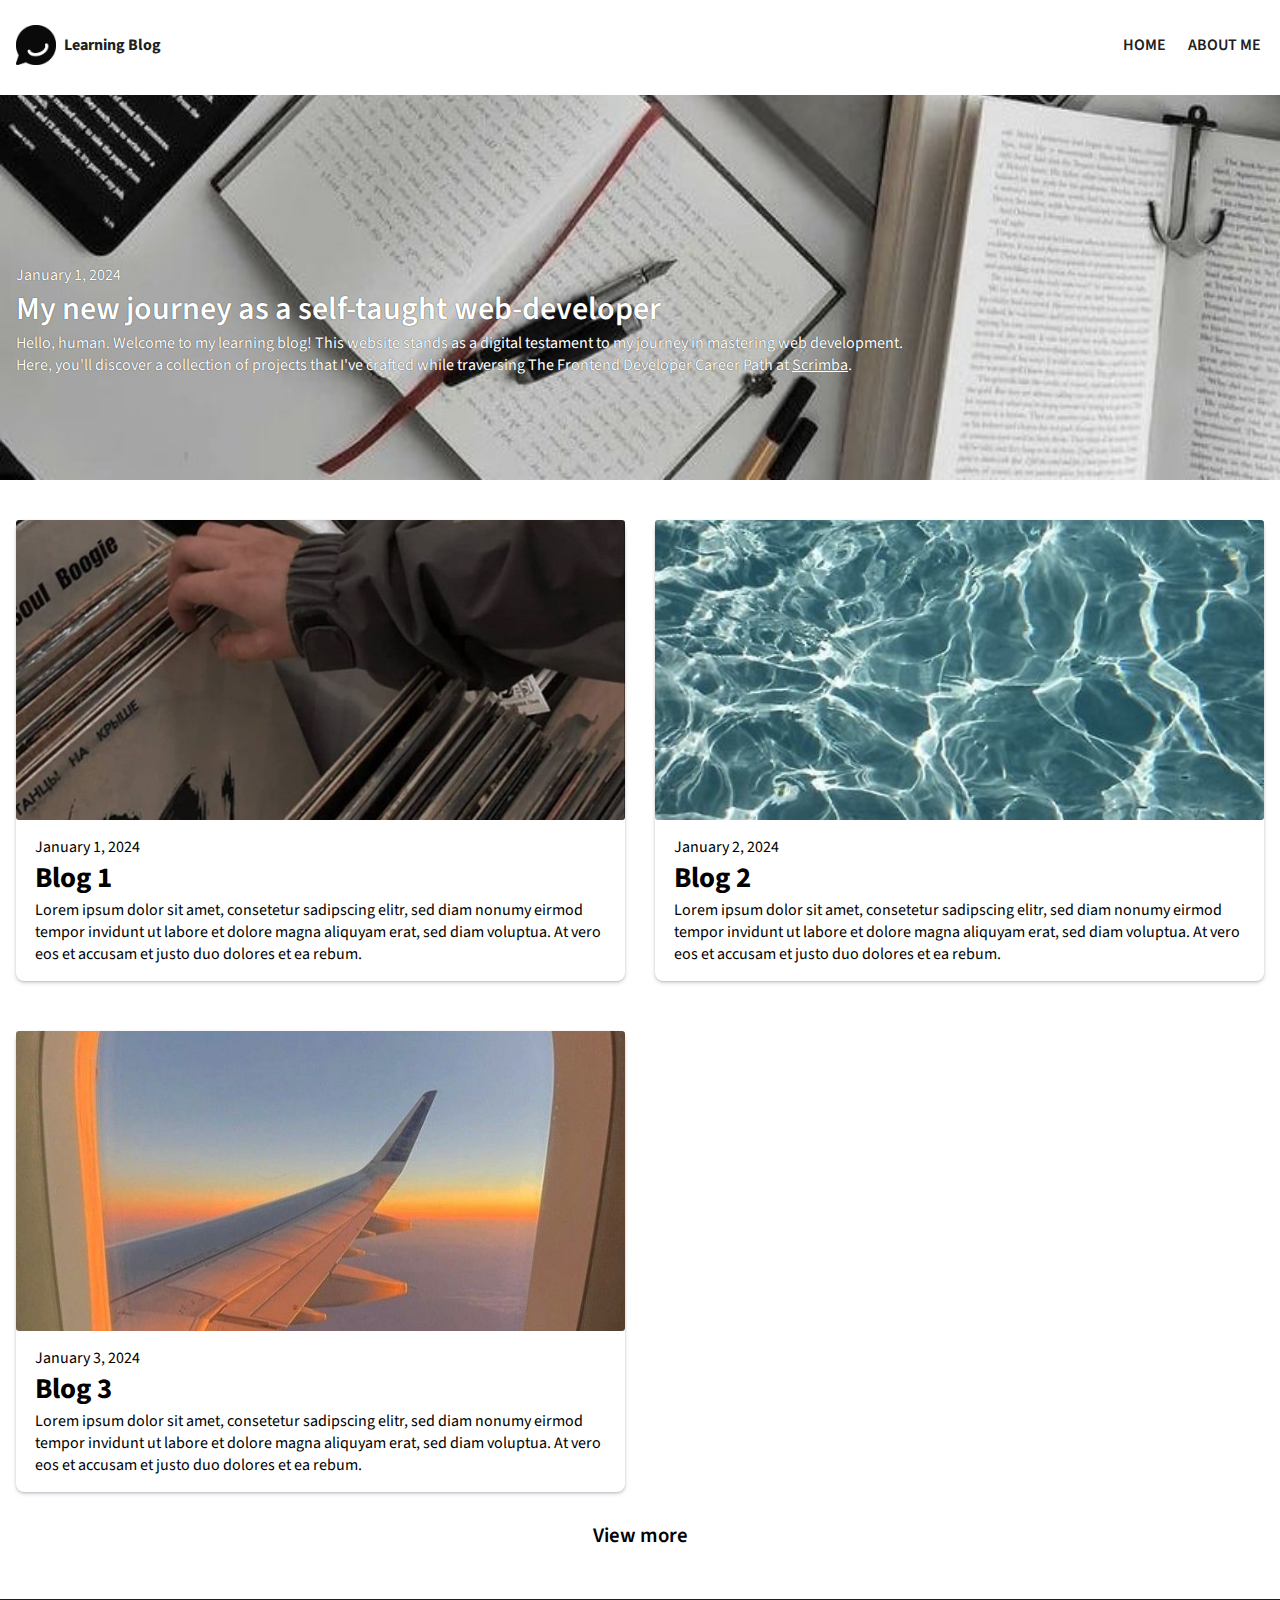
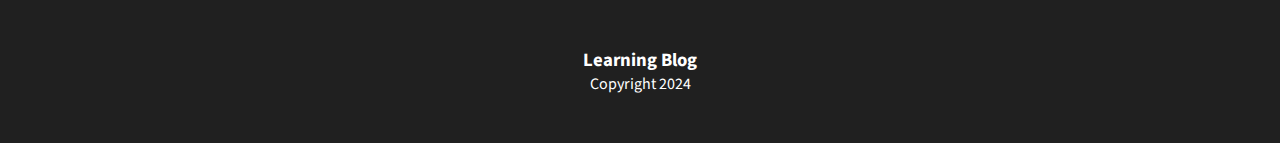
==== commit be5909e2: "add animations to anchor elements" ====
--- a/index.html
+++ b/index.html
@@ -19,8 +19,8 @@
                         <h3>Learning Blog</h3>
                   </div>
                   <ul class="flex">
-                        <li><a href="#">HOME</a></li>
-                        <li><a href="./about.html">ABOUT ME</a></li>
+                        <li><a href="#"><span>HOME</span></a></li>
+                        <li><a href="./about.html"><span>ABOUT ME</span></a></li>
                   </ul>
             </nav>
       </header>
@@ -30,7 +30,8 @@
                 
                         <p>January 1, 2024</p>
                         <a class="hero-link" href="/journey.html">My new journey as a self-taught web-developer</a>
-                        <p>Lorem ipsum dolor sit amet, consetetur sadipscing elitr, sed diam nonumy eirmod tempor invidunt ut labore et dolore magna aliquyam erat, sed diam voluptua. At vero eos et accusam et justo duo dolores et ea rebum.</p>
+                        <p>Hello, human. Welcome to my learning blog! This website stands as a digital testament to my journey in mastering web development.</p>
+                        <p>Here, you'll discover a collection of projects that I've crafted while traversing The Frontend Developer Career Path at <a class="scrimba" href="https://scrimba.com/" target="_blank">Scrimba</a>.</p>
             </section>
             
             <section class="article-container">
--- a/index.css
+++ b/index.css
@@ -1,16 +1,17 @@
 body,
 html {
-      margin: 0;
       font-family: 'Source Sans 3', 'Arial';
       height: 100vh;
       max-width: 100vw;
       position: relative;
-      
-}
-
-
-*{
+}
+
+*,
+*:before,
+*:after{
       box-sizing: border-box;  
+      margin: 0;
+      padding: 0;
 }
 
 /* Typography */
@@ -29,6 +30,10 @@
 .hero p {
       font-size: 1rem;
       text-shadow: 0 0 1px #202020;
+}
+
+.hero .scrimba{
+      text-decoration: underline;
 }
 
 article h1 {
@@ -77,12 +82,39 @@
       font-weight: 600;
 }
 
-a {
+
+ a {
       text-decoration: none;
       color: inherit;
-}
-
-
+      
+}
+
+nav a, button{
+      position: relative;
+      padding: 0 3px;
+}
+
+
+nav a:after, button:after{
+      content: "";
+      position: absolute;
+      background-color: #444444;
+      height: 2px;
+      width: 0;
+      left: 0;
+      bottom: -10px ;
+      transition: 0.3s;
+}
+
+nav a:hover, button:hover{
+      color:#444444
+}
+
+nav a:hover:after, button:hover:after{
+      width: 100%;
+}
+
+ 
 /* Hero */
 .hero {
 
@@ -99,7 +131,7 @@
 .bg-img {
       background-image: url("images/hero.jpg");
       background-size: cover;
-      background-position: center;
+      background-position: bottom;
 }
 
 .hero-link {
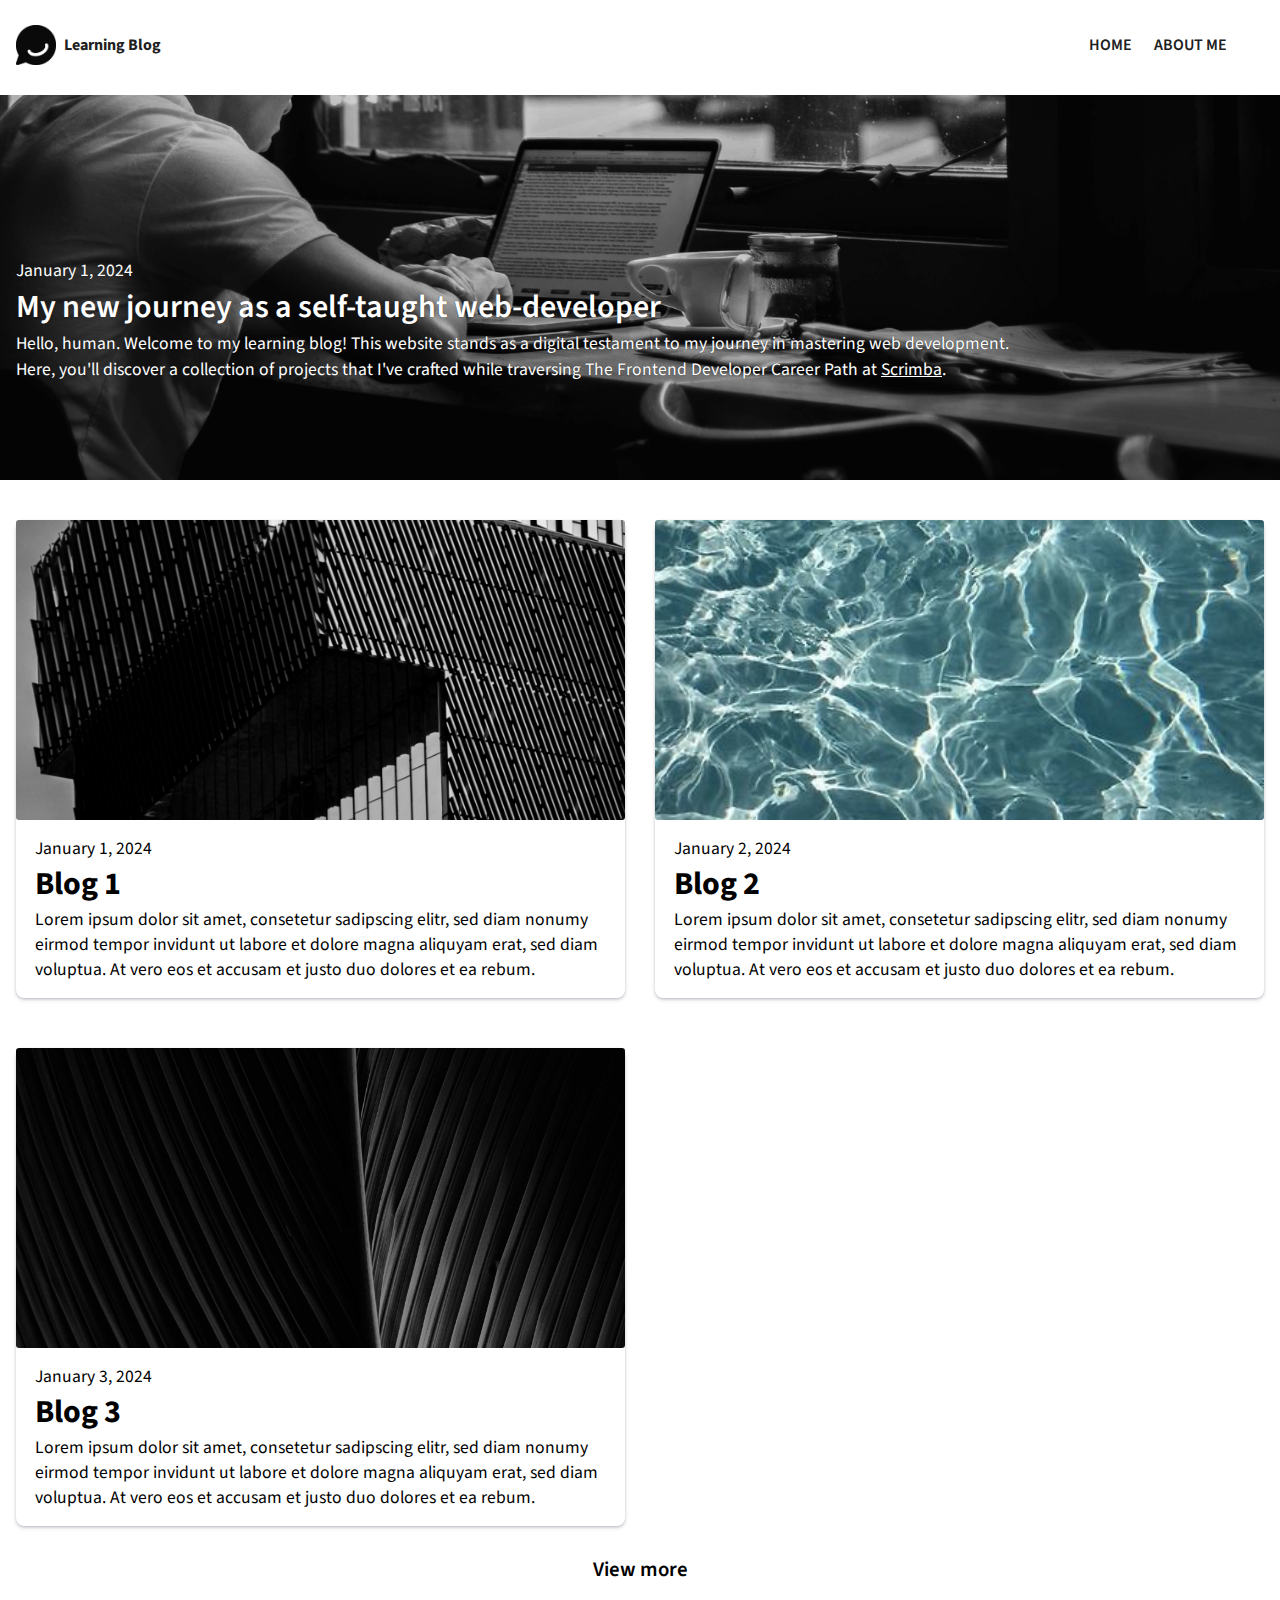
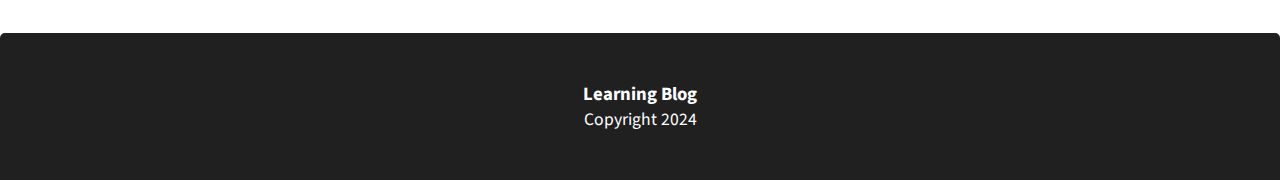
==== commit 50b4ee2f: "add burger menu" ====
--- a/index.html
+++ b/index.html
@@ -5,6 +5,9 @@
       <meta name="viewport" content="width=device-width, initial-scale=1.0">
       <title>Learning Blog</title>
       <link rel="stylesheet" href="index.css">
+
+      <!-- Font Awesome -->
+      <link rel="stylesheet" href="https://cdnjs.cloudflare.com/ajax/libs/font-awesome/6.5.1/css/all.min.css" integrity="sha512-DTOQO9RWCH3ppGqcWaEA1BIZOC6xxalwEsw9c2QQeAIftl+Vegovlnee1c9QX4TctnWMn13TZye+giMm8e2LwA==" crossorigin="anonymous" referrerpolicy="no-referrer" />
 
       <!-- Google Fonts -->
       <link rel="preconnect" href="https://fonts.googleapis.com">
@@ -18,14 +21,23 @@
                         <img src="./images/blog-logo.png" class="logo" alt="page logo">
                         <h3>Learning Blog</h3>
                   </div>
-                  <ul class="flex">
+                  <div class="open-menu"><i class="fa-solid fa-bars"></i></div>
+                  <ul class="main-menu flex">
                         <li><a href="#"><span>HOME</span></a></li>
                         <li><a href="./about.html"><span>ABOUT ME</span></a></li>
+                        <div class="close-menu"><i class="fa-solid fa-xmark"></i></div>
+                        <span class="icons">
+                              <a href="https://www.linkedin.com/in/rafael-cruz-9462b822a/" target="_blank"><i class="fa-brands fa-linkedin icons"></i></a>
+
+                              <a href="https://www.instagram.com/rafaelcruez/" target="_blank"><i class="fa-brands fa-instagram icons"></i></a>
+
+                              <a href="mailto:rafaelcruz@outlook.de"><i class="fa-solid fa-envelope icons"></i></a>
+                        </span>
                   </ul>
             </nav>
       </header>
 
-      <main>
+      <main class="main">
             <section class="hero flex bg-img">
                 
                         <p>January 1, 2024</p>
--- a/index.css
+++ b/index.css
@@ -22,13 +22,21 @@
       margin: 0;
 }
 
-
-.hero h1 {
+p{
+      font-size: 1.1rem;
+}
+
+h1{
       font-size: 2rem;
 }
 
+.hero{
+      flex-direction: column;
+      gap: 1px;
+}
+
 .hero p {
-      font-size: 1rem;
+      
       text-shadow: 0 0 1px #202020;
 }
 
@@ -36,9 +44,7 @@
       text-decoration: underline;
 }
 
-article h1 {
-      font-size: 1.8rem;
-}
+
 
 
 /* Layout */
@@ -75,13 +81,26 @@
       height: 40px;
 }
 
-ul {
+nav .main-menu {
       list-style-type: none;
       padding: 0;
       gap: 1em;
       font-weight: 600;
 }
 
+nav .open-menu{
+      font-size: 1.2rem;
+      cursor: pointer;
+}
+
+nav .close-menu, .icons i{
+      font-size: 1.2rem;
+      cursor: pointer;
+} 
+
+.main-menu, .open-menu, .close-menu, .icons i{
+      display: none;
+}
 
  a {
       text-decoration: none;
@@ -179,6 +198,7 @@
 
 .about-hero-txt p{
       text-shadow: none;
+
     
 }
 
@@ -301,9 +321,6 @@
 }
 
 
-
-
-
 .art-text-container{
       padding: 0 1.2em;
 }
@@ -331,6 +348,7 @@
       padding: 3em;
       margin-top: 3.1rem;
       min-width: 450px;
+      border-radius: 5px 5px 0 0 ;
 }
 
 /* Media Queries */
@@ -343,6 +361,58 @@
             row-gap: 50px;
       }
 }
+
+
+@media(max-width: 1200px){
+      nav .main-menu{
+            transition: ease top 3s ;
+            height: 20vh;
+            position: fixed;
+            top: 0;
+            right: 0;
+            left: 0;
+            z-index: 10;
+            flex-direction: column;
+            justify-content: center;
+            align-items: center;
+            /* background-color: rgba(32, 32, 32); */
+            background: linear-gradient(135deg, rgba(33, 33, 33, 0.1), #3a3535);
+            backdrop-filter: blur(15px);
+            box-shadow: 0 8px 32px 0 rgba(0, 0, 0, 0.37);
+            border-radius: 0 0 10px 10px;
+            color: whitesmoke;
+            display: none;         
+      
+      }
+
+      nav .main-menu .close-menu{
+            display: block;
+            position: absolute;
+            right: 20px;
+            top: 20px;
+      }
+
+
+      nav .open-menu{
+            display: block;
+      }
+
+      .icons i {
+            display: inline-block;
+            margin: 0.2em 0.5em 0;
+      }
+
+      nav a:after, button:after{
+      
+            background-color: rgb(255, 255, 255);
+           
+      }
+      
+      nav a:hover, button:hover{
+            color:rgb(214, 214, 214);
+      }
+}
+
 
 
 /* Utilities */
